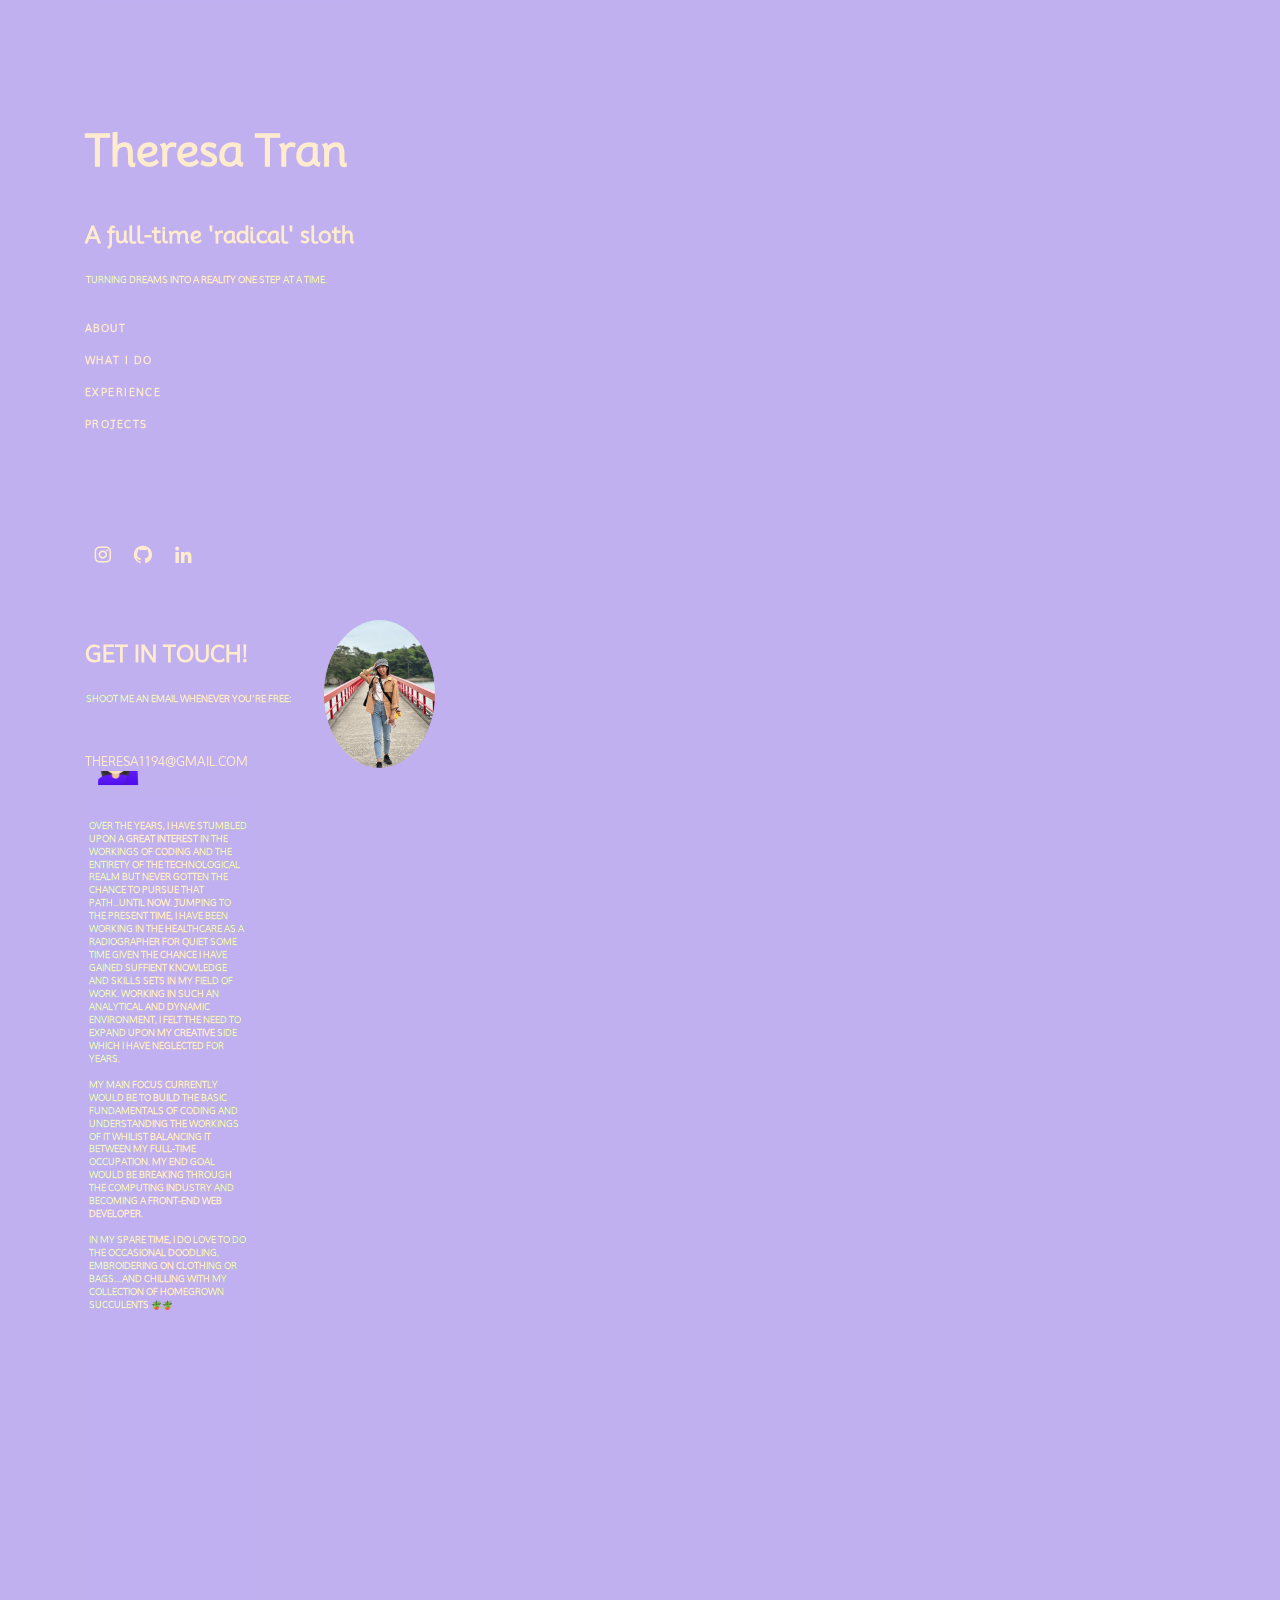
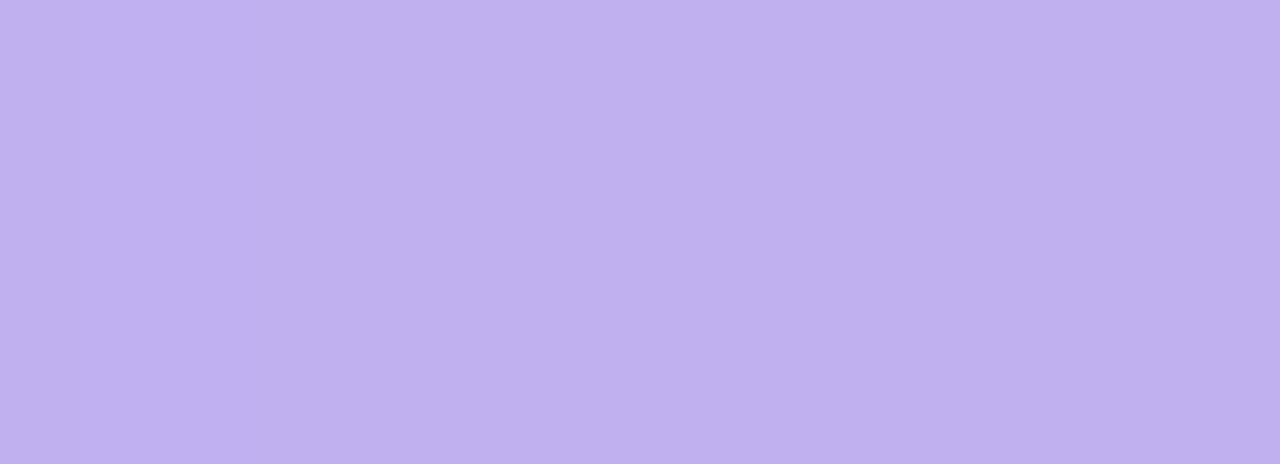
==== about.html @ 59aaf7ea "added about.html file" ====
<!DOCTYPE html>
<html lang="en">
<head>
  <meta charset="UTF-8">
  <meta name="viewport" content="width=device-width, initial-scale=1.0">
  <title>🪴Theresa Tran🪴</title>

  <!--adding icons to webpage-->
  
  <link href='https://unpkg.com/boxicons@2.1.4/css/boxicons.min.css' rel='stylesheet'>
  
 
  <!--css link below-->

  <link rel="stylesheet" href="css/style.css">
</head>



<body>
  <!--main header insert below-->
  <section class="sticky-wrapped">
    <div class="sticky-sidebar">
      <h1><a href="#" class="title-name">Theresa Tran</a></h1> 
      <h3>A full-time 'radical' sloth </h3>
      <p>Turning dreams into a reality one step at a time.</p>
   

   <!--navigation sidebar--> 
      <nav class="nav-hidden" >
        <ul class="nav-list">
          <li>
            <a href="/about.html" class="about">About</a><br>
            <a href="#current-work" class="interest">What I Do</a><br>
            <a href="#experience-list" class="experience">Experience</a><br>
            <a href="#projects" class="projects">Projects</a><br>   
          </li>
        </ul>
      </nav>
        <div class="social-media">
          <a href="https://instagram.com/tezzybearo" target="_blank"><i class='bx bxl-instagram'></i></a>
          <a href="https://github.com/narttheresa" target="_blank"><i class='bx bxl-github'></i></a>
          <a href="https://www.linkedin.com/in/theresa-tran-832a96157" target="_blank"><i class='bx bxl-linkedin'></i></a>
        </div>

        <div class="contact">
          <h3>Get in touch!</h3>
            <p>Shoot me an email whenever you're free:</p> <br>
            <a href="#" class="email-address">theresa1194@gmail.com</a>
              <img class="profile" src="images/profile_pic.jpeg" alt="profile-picture">
        </div>
    <div class="main-content">
        <h2 id="aboutme">💁🏻‍♀️</h2>
            <p>
                Over the years, I have stumbled upon a <strong>great interest</strong> in the workings of coding and the entirety of the technological realm but never gotten the chance to pursue that path...until <strong>now</strong>.
                Jumping to the present time, I have been working in the healthcare as a radiographer for quiet some time given the chance I have gained suffient knowledge and skills sets in my field of work. 
                Working in such an analytical and dynamic environment, I felt the need to expand upon my <strong>creative</strong> side which I have neglected for years.
                <br>
                <br>
                My main focus currently would be to <strong>build</strong> the basic fundamentals of coding and understanding the workings of it whilist balancing it between my full-time occupation.
                My end goal would be breaking through the computing industry and becoming a <strong>front-end web developer</strong>.
                <br>
                <br>
                In my spare time, I do love to do the occasional doodling, embroidering on clothing or bags....and chilling with my collection of homegrown succulents 🪴🪴
            </p>
    </div>
---- css/style.css ----
@import url('https://fonts.googleapis.com/css2?family=Mooli&display=swap');

 /*main webpage */
 * {
    margin: 0;
    padding: 0;
    box-sizing: border-box;
    text-decoration: none;
    border: none;
    scroll-behavior: smooth;
    font-family: 'Mooli', sans-serif;
    background-color: rgb(192, 176, 240); 
 }

 html {
    font-size: 90%;
    overflow-x: hidden;
    background-color: rgb(192, 176, 240); 
}

body {
    color:blanchedalmond;
    width: 100%;
    height: 100%;
    margin: 0px auto;
    position: relative;
    -webkit-font-smoothing: antialiased;

}

/*sticky sidebar and main content */


.sticky-wrapped,
.sticky-sidebar 
{
    padding-left: 2vh;
    width: 100%;
    box-sizing: border-box;
}

.sticky-sidebar h1  {
    font-size: 3rem;
    font-weight:bolder;
    padding-bottom: 2.5rem;
    padding-top: 8rem;
    width: 100%;
}

.sticky-sidebar h1 a:link, a:visited {
    text-decoration: none;
    color: blanchedalmond;
} 

.sticky-sidebar p {
    margin: 1.5rem 0rem;
    background: linear-gradient(to right, rgb(24, 196, 202), rgb(209, 161, 168), rgb(9, 194, 101));
    background-size: 100% 100%;
    -webkit-background-clip:text;
    animation: rainbow 2s ease-in-out ;
    color:blanchedalmond;
    max-width: 50rem;
    display: block;
    text-align:left;
    transition: color .2s ease-in-out;
    text-transform:uppercase;
    font-weight: 800;
}

.sticky-sidebar p:hover {
    color:rgba(0,0,0,0);
}
@keyframes rainbow { 
  0%{background-position:left}
  50%{background-position:right}
  100%{background-position:left}
}


h2 {
    font-size: 3rem;
    font-weight: bold;
    margin: 0.5rem 0.2rem;
    color: blanchedalmond;
}

h3 {
    font-size: 1.5rem;
    color:blanchedalmond;
}

h2, p {
    padding: 0.1em 0.1em;
}

.sticky-sidebar p {
    font-size: 0.6rem;
}


.sticky-wrapped {
    display: flex;
    justify-content: space-between;
}

.sticky-sidebar,
.main-content {
    padding: 0.2rem;
    background-color: rgba(192, 176, 240, 0.832);
    line-height: 1.5;
    justify-content:right;
}

.main-content {
    width: 60%;
    height: 150vh;
    text-align: justify;
}


.sticky-sidebar {
    width: 25%;
    height: 2vh;
    position: sticky;
    top: 0;
    
}


/*navigation sidebar */

.nav-hidden {
    flex: 1;
}

.nav-hidden ul li {
    list-style-type: none;
    margin: 0;
    padding: 0.2rem 0;
    line-height: 2.1;
}

/*social-media icon insert*/

.sticky-sidebar .social-media a {
    display: inline-flex;
    align-items: center;
    justify-content: center;
    padding-top: 6rem;
    background: transparent;
    color: blanchedalmond;
    margin: 1rem .8rem;
    font-size: 1.5rem;
    margin: 1rem 0.5rem; 
    transition: 0.6s ease-in-out;
 }

 .sticky-sidebar .social-media a:hover {
    color:#6df5ff;
 }

.contact {
    position:relative;
    top:4rem;
    text-transform: uppercase;
}


.contact a {
    text-transform: uppercase;
    font-size: smaller;
    color: blanchedalmond;
}


.contact  img {
    width: 40%;
    height: 30%;
    float: right;
    position:relative;
    bottom: 9rem;
    left: 5rem;
    border-radius: 60%; 
}
 /*nav bar*/
 
.sticky-sidebar .nav-list a:link, a:visited {
    text-transform: uppercase;
    font-size: 0.7rem;
    letter-spacing: 0.1rem;
    text-decoration: none;
    font-weight: bold;

}

.sticky-sidebar .nav-hidden .nav-list a {
    background-image: linear-gradient(
        to right,
        #6df5ff,
        rgb(158, 242, 248) 50%,
        blanchedalmond 50%
      );
    background-size: 200% 100%;
    background-position: -100%;
    display: inline-block;
    padding: 5px 0;
    position: relative;
    -webkit-background-clip: text;
    -webkit-text-fill-color: transparent;
    transition: all 0.3s ease-in-out; 
}


.sticky-sidebar .nav-list .about:before {
    content:'';
    text-align:center; 
    background: #6df5ff;
    display: block;
    position: absolute;
    bottom: -1px;
    left: 0;
    width: 0;
    height: 1.5px;
    transition: all 0.3s ease-in-out;  
}

.sticky-sidebar .nav-list .about:hover {
    color:aquamarine;
    background-position: 0;
}

.sticky-sidebar .nav-list .about:hover::before {
    width: 100%;
}


.sticky-sidebar .nav-list .interest:before {
    content:'';
    text-align:center; 
    background: #6df5ff;
    display: block;
    position: absolute;
    bottom: -1px;
    left: 0;
    width: 0;
    height: 1.5px;
    transition: all 0.3s ease-in-out;  
}

.sticky-sidebar .nav-list .interest:hover {
    color:aquamarine;
    background-position: 0;
}

.sticky-sidebar .nav-list .interest:hover::before {
    width: 100%;
}

.sticky-sidebar .nav-list .experience:before {
    content:'';
    text-align:center; 
    background: #6df5ff;
    display: block;
    position: absolute;
    bottom: -1px;
    left: 0;
    width: 0;
    height: 1.5px;
    transition: all 0.3s ease-in-out;  
}

.sticky-sidebar .nav-list .experience:hover {
    color:aquamarine;
    background-position: 0;
}

.sticky-sidebar .nav-list .experience:hover::before {
    width: 100%;
}


.sticky-sidebar .nav-list .projects:before {
    content:'';
    text-align:center; 
    background: #6df5ff;
    display: block;
    position: absolute;
    bottom: -1px;
    left: 0;
    width: 0;
    height: 1.5px;
    transition: all 0.3s ease-in-out;  
}

.sticky-sidebar .nav-list .projects:hover {
    color:aquamarine;
    background-position: 0;
}

.sticky-sidebar .nav-list .projects:hover::before {
    width: 100%;
}

/*experience list icons*/

.skills-icon .img-respond {
    display:inline-flex;
    max-width: 60%;
    margin: 2rem 2.5rem;
    height: 40px;
    width:40px;
    filter: grayscale(100%);
    background: transparent;
    transition: filter 0.3s;
}


.skills-icon .img-respond:hover {
    filter: grayscale(0%);
}


/* Project list*/


.project-icons .img-project {
    display: inline-flex;
    position:relative;
    left: 90px;
    max-width: 300px;
    padding-top: 1.5rem;
    padding-bottom: 2rem;
    filter: grayscale(100%);
    background: transparent;
    transition: filter 0.3s;
}

.project-icons .img-project:hover {
    filter: grayscale(0%);
}

.text-box {
    float:left;
    width: 50%;
    padding-top: 2rem;
    padding-right: 2rem;
  
}


/* styles for desktop devices */
@media only screen and (min-width: 992px) {
    body  {
      width: 90%;
      margin: auto;
    }
  }
  
  /* styles for tablet devices */
  @media only screen and (min-width: 600px) and (max-width: 991px) {
    body {
      width: 70%;
      margin: auto;
    }

    .sticky-sidebar {
       padding-left: 0.5rem;
       padding-right: 0.5rem;
       font-size: small;
    }

    .main-content {
        font-size: small;
    }

    h2 {
        font-size: 2rem;
    }

    .skills-icon .img-respond {
       margin: 1rem 1.5rem;
    }

    
    .text-box {
        text-align:center;
        float:right;
        position:relative;
        left:-2rem;
        padding: 0;
        padding-bottom: 1rem;
    }
  }
  


  /* styles for mobile devices */
  @media only screen and (max-width: 400px) {
    body {
      width: 80%;
      margin: 0;
    }

    .sticky-sidebar h1 {
        padding: 0;
    }

    .sticky-sidebar {
        padding-left: 0.2rem;
        padding-right: 0.2rem;
        font-size: smaller;
     }
 
     .main-content {
         font-size: smaller;
         float: right;
     }
 
     h2 {
         font-size: 1.5rem;
     }
 
     .social-media a {
        flex-direction: column-reverse;
        padding: 0;
        margin: 0;
     }

     .skills-icon .img-respond {
        padding: 0.25rem 0.25rem;
     }
 
     
     .project-icons .text-box {
        
        text-align:justify;
        float: right;
        
        
     }

     .project-icons .img-project {
        position: relative;
     }
  }
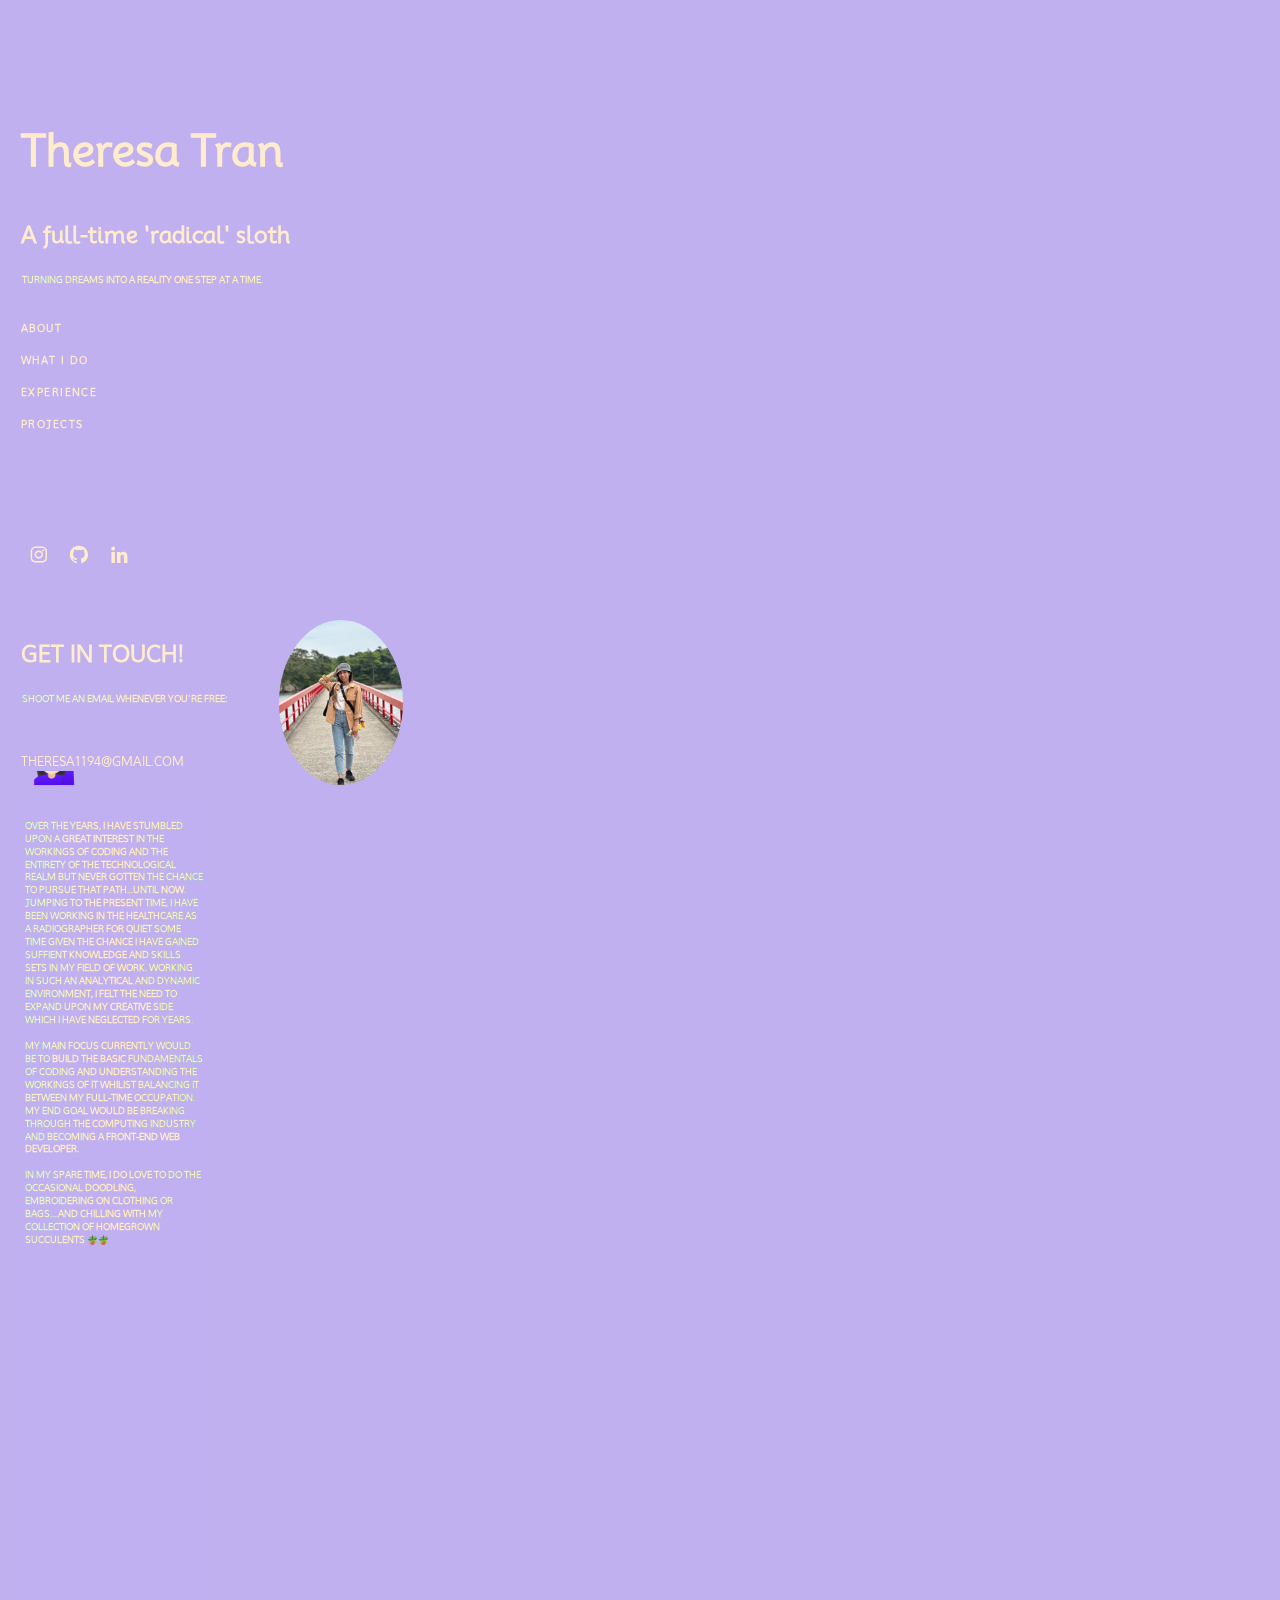
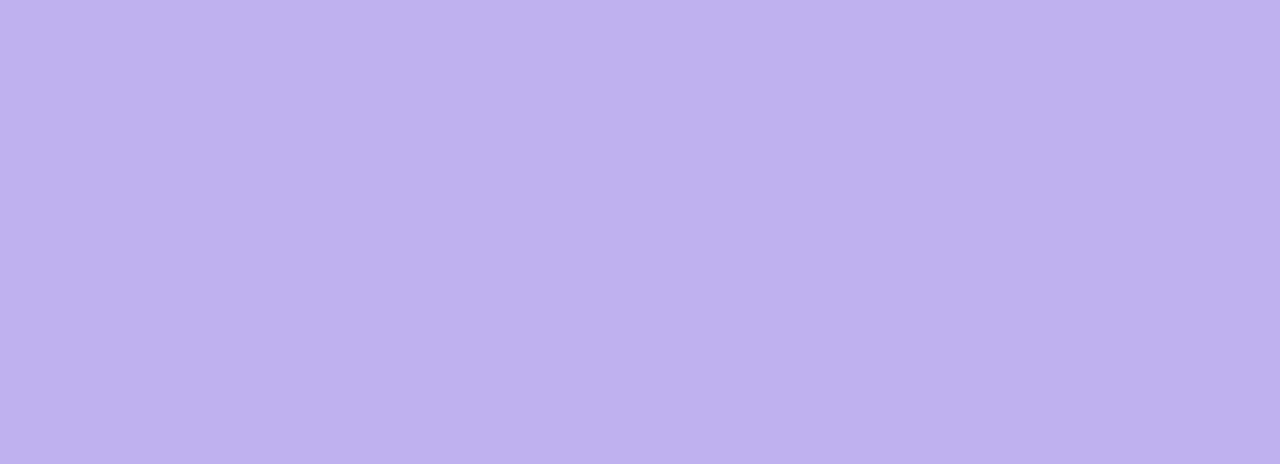
==== commit 9a3c870c: "added another css file" ====
--- a/about.html
+++ b/about.html
@@ -12,7 +12,7 @@
  
   <!--css link below-->
 
-  <link rel="stylesheet" href="css/style.css">
+  <link rel="stylesheet" href="css/about-style.css">
 </head>
 
 
@@ -30,7 +30,7 @@
       <nav class="nav-hidden" >
         <ul class="nav-list">
           <li>
-            <a href="/about.html" class="about">About</a><br>
+            <a href="#aboutme" class="about">About</a><br>
             <a href="#current-work" class="interest">What I Do</a><br>
             <a href="#experience-list" class="experience">Experience</a><br>
             <a href="#projects" class="projects">Projects</a><br>   
--- a/css/about-style.css
+++ b/css/about-style.css
@@ -0,0 +1,302 @@
+@import url('https://fonts.googleapis.com/css2?family=Mooli&display=swap');
+
+ /*main webpage */
+ * {
+    margin: 0;
+    padding: 0;
+    box-sizing: border-box;
+    text-decoration: none;
+    border: none;
+    scroll-behavior: smooth;
+    font-family: 'Mooli', sans-serif;
+    background-color: rgb(192, 176, 240); 
+ }
+
+ html {
+    font-size: 90%;
+    overflow-x: hidden;
+    background-color: rgb(192, 176, 240); 
+}
+
+body {
+    color:blanchedalmond;
+    width: 100%;
+    height: 100%;
+    margin: 0px auto;
+    position: relative;
+    -webkit-font-smoothing: antialiased;
+
+}
+
+/*sticky sidebar and main content */
+
+
+.sticky-wrapped,
+.sticky-sidebar 
+{
+    padding-left: 2vh;
+    width: 100%;
+    box-sizing: border-box;
+}
+
+.sticky-sidebar h1  {
+    font-size: 3rem;
+    font-weight:bolder;
+    padding-bottom: 2.5rem;
+    padding-top: 8rem;
+    width: 100%;
+}
+
+.sticky-sidebar h1 a:link, a:visited {
+    text-decoration: none;
+    color: blanchedalmond;
+} 
+
+.sticky-sidebar p {
+    margin: 1.5rem 0rem;
+    background: linear-gradient(to right, rgb(24, 196, 202), rgb(209, 161, 168), rgb(9, 194, 101));
+    background-size: 100% 100%;
+    -webkit-background-clip:text;
+    animation: rainbow 2s ease-in-out ;
+    color:blanchedalmond;
+    max-width: 50rem;
+    display: block;
+    text-align:left;
+    transition: color .2s ease-in-out;
+    text-transform:uppercase;
+    font-weight: 800;
+}
+
+.sticky-sidebar p:hover {
+    color:rgba(0,0,0,0);
+}
+@keyframes rainbow { 
+  0%{background-position:left}
+  50%{background-position:right}
+  100%{background-position:left}
+}
+
+
+h2 {
+    font-size: 3rem;
+    font-weight: bold;
+    margin: 0.5rem 0.2rem;
+    color: blanchedalmond;
+}
+
+h3 {
+    font-size: 1.5rem;
+    color:blanchedalmond;
+}
+
+h2, p {
+    padding: 0.1em 0.1em;
+}
+
+.sticky-sidebar p {
+    font-size: 0.6rem;
+}
+
+
+.sticky-wrapped {
+    display: flex;
+    justify-content: space-between;
+}
+
+.sticky-sidebar,
+.main-content {
+    padding: 0.2rem;
+    background-color: rgba(192, 176, 240, 0.832);
+    line-height: 1.5;
+    justify-content:right;
+}
+
+.main-content {
+    width: 60%;
+    height: 150vh;
+    text-align: justify;
+}
+
+
+.sticky-sidebar {
+    width: 25%;
+    height: 2vh;
+    position: sticky;
+    top: 0;
+    
+}
+
+
+/*navigation sidebar */
+
+.nav-hidden {
+    flex: 1;
+}
+
+.nav-hidden ul li {
+    list-style-type: none;
+    margin: 0;
+    padding: 0.2rem 0;
+    line-height: 2.1;
+}
+
+/*social-media icon insert*/
+
+.sticky-sidebar .social-media a {
+    display: inline-flex;
+    align-items: center;
+    justify-content: center;
+    padding-top: 6rem;
+    background: transparent;
+    color: blanchedalmond;
+    margin: 1rem .8rem;
+    font-size: 1.5rem;
+    margin: 1rem 0.5rem; 
+    transition: 0.6s ease-in-out;
+ }
+
+ .sticky-sidebar .social-media a:hover {
+    color:#6df5ff;
+ }
+
+.contact {
+    position:relative;
+    top:4rem;
+    text-transform: uppercase;
+}
+
+
+.contact a {
+    text-transform: uppercase;
+    font-size: smaller;
+    color: blanchedalmond;
+}
+
+
+.contact  img {
+    width: 40%;
+    height: 30%;
+    float: right;
+    position:relative;
+    bottom: 9rem;
+    left: 5rem;
+    border-radius: 60%; 
+}
+ /*nav bar*/
+ 
+.sticky-sidebar .nav-list a:link, a:visited {
+    text-transform: uppercase;
+    font-size: 0.7rem;
+    letter-spacing: 0.1rem;
+    text-decoration: none;
+    font-weight: bold;
+
+}
+
+.sticky-sidebar .nav-hidden .nav-list a {
+    background-image: linear-gradient(
+        to right,
+        #6df5ff,
+        rgb(158, 242, 248) 50%,
+        blanchedalmond 50%
+      );
+    background-size: 200% 100%;
+    background-position: -100%;
+    display: inline-block;
+    padding: 5px 0;
+    position: relative;
+    -webkit-background-clip: text;
+    -webkit-text-fill-color: transparent;
+    transition: all 0.3s ease-in-out; 
+}
+
+
+.sticky-sidebar .nav-list .about:before {
+    content:'';
+    text-align:center; 
+    background: #6df5ff;
+    display: block;
+    position: absolute;
+    bottom: -1px;
+    left: 0;
+    width: 0;
+    height: 1.5px;
+    transition: all 0.3s ease-in-out;  
+}
+
+.sticky-sidebar .nav-list .about:hover {
+    color:aquamarine;
+    background-position: 0;
+}
+
+.sticky-sidebar .nav-list .about:hover::before {
+    width: 100%;
+}
+
+
+.sticky-sidebar .nav-list .interest:before {
+    content:'';
+    text-align:center; 
+    background: #6df5ff;
+    display: block;
+    position: absolute;
+    bottom: -1px;
+    left: 0;
+    width: 0;
+    height: 1.5px;
+    transition: all 0.3s ease-in-out;  
+}
+
+.sticky-sidebar .nav-list .interest:hover {
+    color:aquamarine;
+    background-position: 0;
+}
+
+.sticky-sidebar .nav-list .interest:hover::before {
+    width: 100%;
+}
+
+.sticky-sidebar .nav-list .experience:before {
+    content:'';
+    text-align:center; 
+    background: #6df5ff;
+    display: block;
+    position: absolute;
+    bottom: -1px;
+    left: 0;
+    width: 0;
+    height: 1.5px;
+    transition: all 0.3s ease-in-out;  
+}
+
+.sticky-sidebar .nav-list .experience:hover {
+    color:aquamarine;
+    background-position: 0;
+}
+
+.sticky-sidebar .nav-list .experience:hover::before {
+    width: 100%;
+}
+
+
+.sticky-sidebar .nav-list .projects:before {
+    content:'';
+    text-align:center; 
+    background: #6df5ff;
+    display: block;
+    position: absolute;
+    bottom: -1px;
+    left: 0;
+    width: 0;
+    height: 1.5px;
+    transition: all 0.3s ease-in-out;  
+}
+
+.sticky-sidebar .nav-list .projects:hover {
+    color:aquamarine;
+    background-position: 0;
+}
+
+.sticky-sidebar .nav-list .projects:hover::before {
+    width: 100%;
+}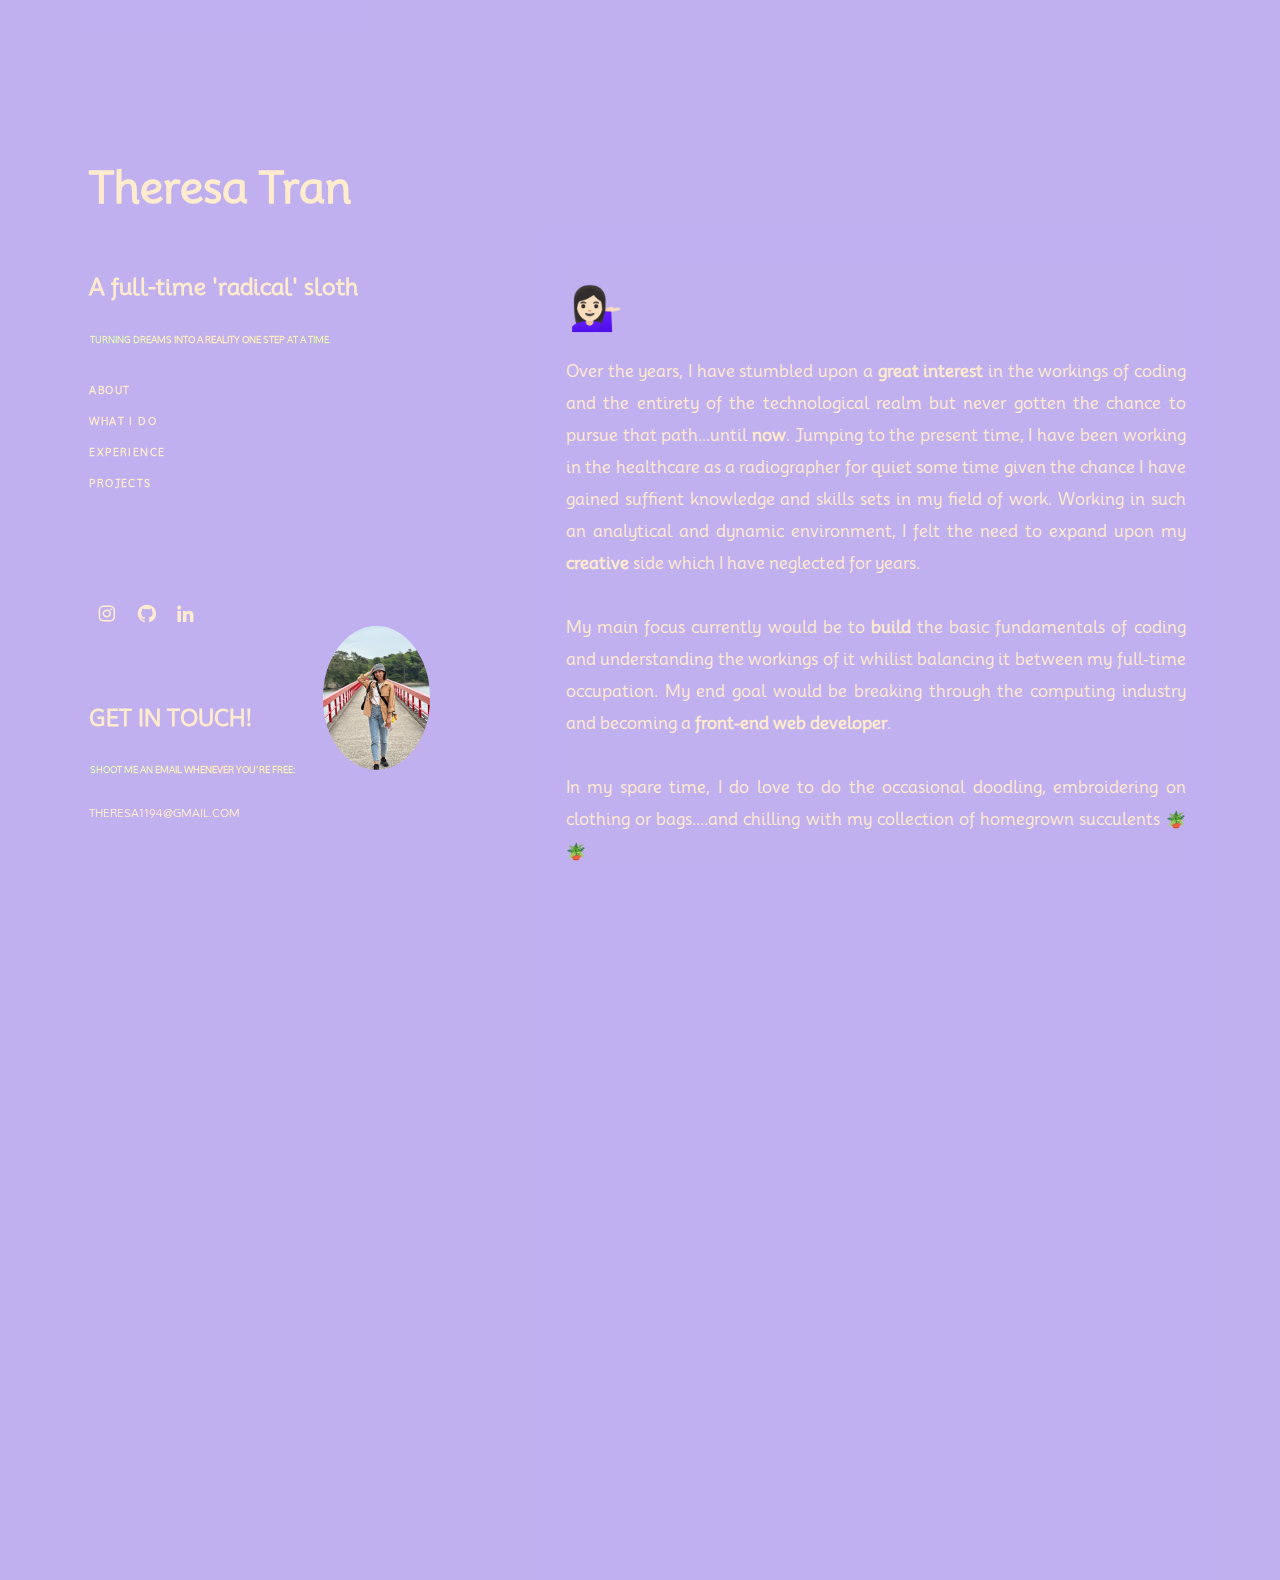
==== commit 10b28ba2: "added html and css files" ====
--- a/about.html
+++ b/about.html
@@ -12,7 +12,7 @@
  
   <!--css link below-->
 
-  <link rel="stylesheet" href="css/about-style.css">
+  <link rel="stylesheet" href="css/style-about.css">
 </head>
 
 
@@ -21,7 +21,7 @@
   <!--main header insert below-->
   <section class="sticky-wrapped">
     <div class="sticky-sidebar">
-      <h1><a href="#" class="title-name">Theresa Tran</a></h1> 
+      <h1><a href="index.html" class="title-name">Theresa Tran</a></h1> 
       <h3>A full-time 'radical' sloth </h3>
       <p>Turning dreams into a reality one step at a time.</p>
    
@@ -30,10 +30,10 @@
       <nav class="nav-hidden" >
         <ul class="nav-list">
           <li>
-            <a href="#aboutme" class="about">About</a><br>
-            <a href="#current-work" class="interest">What I Do</a><br>
-            <a href="#experience-list" class="experience">Experience</a><br>
-            <a href="#projects" class="projects">Projects</a><br>   
+            <a href="#" class="about">About</a><br>
+            <a href="what-i-do.html" class="interest">What I Do</a><br>
+            <a href="experience.html" class="experience">Experience</a><br>
+            <a href="projects.html" class="projects">Projects</a><br>   
           </li>
         </ul>
       </nav>
@@ -49,18 +49,21 @@
             <a href="#" class="email-address">theresa1194@gmail.com</a>
               <img class="profile" src="images/profile_pic.jpeg" alt="profile-picture">
         </div>
+
+     </div>
+     
+     
     <div class="main-content">
         <h2 id="aboutme">💁🏻‍♀️</h2>
-            <p>
-                Over the years, I have stumbled upon a <strong>great interest</strong> in the workings of coding and the entirety of the technological realm but never gotten the chance to pursue that path...until <strong>now</strong>.
-                Jumping to the present time, I have been working in the healthcare as a radiographer for quiet some time given the chance I have gained suffient knowledge and skills sets in my field of work. 
-                Working in such an analytical and dynamic environment, I felt the need to expand upon my <strong>creative</strong> side which I have neglected for years.
-                <br>
-                <br>
-                My main focus currently would be to <strong>build</strong> the basic fundamentals of coding and understanding the workings of it whilist balancing it between my full-time occupation.
-                My end goal would be breaking through the computing industry and becoming a <strong>front-end web developer</strong>.
-                <br>
-                <br>
-                In my spare time, I do love to do the occasional doodling, embroidering on clothing or bags....and chilling with my collection of homegrown succulents 🪴🪴
-            </p>
+          <p>
+            Over the years, I have stumbled upon a <strong>great interest</strong> in the workings of coding and the entirety of the technological realm but never gotten the chance to pursue that path...until <strong>now</strong>.
+            Jumping to the present time, I have been working in the healthcare as a radiographer for quiet some time given the chance I have gained suffient knowledge and skills sets in my field of work. 
+            Working in such an analytical and dynamic environment, I felt the need to expand upon my <strong>creative</strong> side which I have neglected for years.
+            <br>
+            <br>
+            My main focus currently would be to <strong>build</strong> the basic fundamentals of coding and understanding the workings of it whilist balancing it between my full-time occupation.
+            My end goal would be breaking through the computing industry and becoming a <strong>front-end web developer</strong>.
+            <br>
+            <br>
+            In my spare time, I do love to do the occasional doodling, embroidering on clothing or bags....and chilling with my collection of homegrown succulents 🪴🪴
     </div>--- a/css/style-about.css
+++ b/css/style-about.css
@@ -0,0 +1,402 @@
+@import url('https://fonts.googleapis.com/css2?family=Mooli&display=swap');
+
+ /*main webpage */
+ * {
+    margin: 0;
+    padding: 0;
+    box-sizing: border-box;
+    text-decoration: none;
+    border: none;
+    scroll-behavior: smooth;
+    font-family: 'Mooli', sans-serif;
+    background-color: rgb(192, 176, 240); 
+ }
+
+ html {
+    font-size: 90%;
+    overflow-x: hidden;
+    background-color: rgb(192, 176, 240); 
+}
+
+body {
+    color:blanchedalmond;
+    width: 100%;
+    height: 100%;
+    margin: 0px auto;
+    position: relative;
+    -webkit-font-smoothing: antialiased;
+
+}
+
+/*sticky sidebar and main content */
+
+
+.sticky-wrapped,
+.sticky-sidebar 
+{
+    padding-left: 2vh;
+    width: 100%;
+    box-sizing: border-box;
+}
+
+.sticky-sidebar h1  {
+    font-size: 3rem;
+    font-weight:bolder;
+    padding-bottom: 2.5rem;
+    padding-top: 8rem;
+    width: 100%;
+}
+
+.sticky-sidebar h1 a:link, a:visited {
+    text-decoration: none;
+    color: blanchedalmond;
+} 
+
+
+.sticky-sidebar p {
+    font-size: 0.6rem;
+}
+
+
+.sticky-wrapped {
+    display: flex;
+    justify-content: space-between;
+}
+
+.sticky-sidebar,
+.main-content {
+    padding: 2rem;
+    background-color: rgba(192, 176, 240, 0.832);
+    line-height: 2;
+    justify-content:right;
+    position:relative;
+    top:16rem;
+    
+}
+
+.main-content {
+    width: 60%;
+    height: 150vh;
+    text-align: justify;
+}
+
+.main-content p {
+    font-size: medium;
+}
+
+.sticky-sidebar {
+    width: 25%;
+    height: 2vh;
+    position: sticky;
+    top: 0;
+    
+}
+
+.sticky-sidebar p {
+    margin: 1.5rem 0rem;
+    background: linear-gradient(to right, rgb(24, 196, 202), rgb(209, 161, 168), rgb(9, 194, 101));
+    background-size: 100% 100%;
+    -webkit-background-clip:text;
+    animation: rainbow 2s ease-in-out ;
+    color:blanchedalmond;
+    max-width: 50rem;
+    display: block;
+    text-align:left;
+    transition: color .2s ease-in-out;
+    text-transform:uppercase;
+    font-weight: 800;
+}
+
+.sticky-sidebar p:hover {
+    color:rgba(0,0,0,0);
+}
+@keyframes rainbow { 
+  0%{background-position:left}
+  50%{background-position:right}
+  100%{background-position:left}
+}
+
+
+h3 {
+    font-size: 1.5rem;
+    color:blanchedalmond;
+}
+
+h2, p {
+    padding: 0.1em 0.1em;
+}
+
+/*navigation sidebar */
+
+.nav-hidden {
+    flex: 1;
+}
+
+.nav-hidden ul li {
+    list-style-type: none;
+    margin: 0;
+    padding: 0.2rem 0;
+    line-height: 2.1;
+}
+
+/*nav bar*/
+ 
+.sticky-sidebar .nav-list a:link, a:visited {
+    text-transform: uppercase;
+    font-size: 0.7rem;
+    letter-spacing: 0.1rem;
+    text-decoration: none;
+    font-weight: bold;
+
+}
+
+.sticky-sidebar .nav-hidden .nav-list a {
+    background-image: linear-gradient(
+        to right,
+        #6df5ff,
+        rgb(158, 242, 248) 50%,
+        blanchedalmond 50%
+      );
+    background-size: 200% 100%;
+    background-position: -100%;
+    display: inline-block;
+    padding: 5px 0;
+    position: relative;
+    -webkit-background-clip: text;
+    -webkit-text-fill-color: transparent;
+    transition: all 0.3s ease-in-out; 
+}
+
+
+.sticky-sidebar .nav-list .about:before {
+    content:'';
+    text-align:center; 
+    background: #6df5ff;
+    display: block;
+    position: absolute;
+    bottom: -1px;
+    left: 0;
+    width: 0;
+    height: 1.5px;
+    transition: all 0.3s ease-in-out;  
+}
+
+.sticky-sidebar .nav-list .about:hover {
+    color:aquamarine;
+    background-position: 0;
+}
+
+.sticky-sidebar .nav-list .about:hover::before {
+    width: 100%;
+}
+
+
+.sticky-sidebar .nav-list .interest:before {
+    content:'';
+    text-align:center; 
+    background: #6df5ff;
+    display: block;
+    position: absolute;
+    bottom: -1px;
+    left: 0;
+    width: 0;
+    height: 1.5px;
+    transition: all 0.3s ease-in-out;  
+}
+
+.sticky-sidebar .nav-list .interest:hover {
+    color:aquamarine;
+    background-position: 0;
+}
+
+.sticky-sidebar .nav-list .interest:hover::before {
+    width: 100%;
+}
+
+.sticky-sidebar .nav-list .experience:before {
+    content:'';
+    text-align:center; 
+    background: #6df5ff;
+    display: block;
+    position: absolute;
+    bottom: -1px;
+    left: 0;
+    width: 0;
+    height: 1.5px;
+    transition: all 0.3s ease-in-out;  
+}
+
+.sticky-sidebar .nav-list .experience:hover {
+    color:aquamarine;
+    background-position: 0;
+}
+
+.sticky-sidebar .nav-list .experience:hover::before {
+    width: 100%;
+}
+
+
+.sticky-sidebar .nav-list .projects:before {
+    content:'';
+    text-align:center; 
+    background: #6df5ff;
+    display: block;
+    position: absolute;
+    bottom: -1px;
+    left: 0;
+    width: 0;
+    height: 1.5px;
+    transition: all 0.3s ease-in-out;  
+}
+
+.sticky-sidebar .nav-list .projects:hover {
+    color:aquamarine;
+    background-position: 0;
+}
+
+.sticky-sidebar .nav-list .projects:hover::before {
+    width: 100%;
+}
+
+.contact {
+    position:relative;
+    top:4rem;
+    text-transform: uppercase;
+}
+
+
+.contact a {
+    text-transform: uppercase;
+    font-size: smaller;
+    color: blanchedalmond;
+    position: relative;
+    bottom:2rem;
+}
+
+
+.contact .profile {
+    width: 40%;
+    height: 30%;
+    float: right;
+    position:relative;
+    bottom: 14rem;
+    left: 5rem;
+    border-radius: 60%; 
+}
+
+/*social-media icon insert*/
+
+.sticky-sidebar .social-media a {
+    display: inline-flex;
+    align-items: center;
+    justify-content: center;
+    padding-top: 6rem;
+    background: transparent;
+    color: blanchedalmond;
+    margin: 1rem .8rem;
+    font-size: 1.5rem;
+    margin: 1rem 0.5rem; 
+    transition: 0.6s ease-in-out;
+ }
+
+ .sticky-sidebar .social-media a:hover {
+    color:#6df5ff;
+ }
+
+ body {
+    width: 70%;
+    margin: auto;
+  }
+
+  .sticky-sidebar {
+     padding-left: 0.5rem;
+     padding-right: 0.5rem;
+     font-size: small;
+  }
+
+  .main-content {
+      font-size: small;
+  }
+
+  h2 {
+      font-size: 3rem;
+  }
+
+  .skills-icon .img-respond {
+     margin: 1rem 1.5rem;
+  }
+
+  /* styles for desktop devices */
+@media only screen and (min-width: 992px) {
+    body  {
+      width: 90%;
+      margin: auto;
+    }
+  }
+  
+  /* styles for tablet devices */
+  @media only screen and (min-width: 600px) and (max-width: 991px) {
+    body {
+      width: 70%;
+      margin: auto;
+    }
+
+    .sticky-sidebar {
+       padding-left: 0.5rem;
+       padding-right: 0.5rem;
+       font-size: small;
+    }
+
+    .main-content {
+        font-size: small;
+    }
+
+    h2 {
+        font-size: 2rem;
+    }
+
+    .skills-icon .img-respond {
+       margin: 1rem 1.5rem;
+    }
+
+  }
+  
+
+   /* styles for mobile devices */
+   @media only screen and (max-width: 400px) {
+    body {
+      width: 80%;
+      margin: 0;
+    }
+
+    .sticky-sidebar h1 {
+        padding: 0;
+    }
+
+    .sticky-sidebar {
+        padding-left: 0.2rem;
+        padding-right: 0.2rem;
+        font-size: smaller;
+     }
+ 
+     .main-content {
+         font-size: smaller;
+         float: right;
+     }
+ 
+     h2 {
+         font-size: 1.5rem;
+     }
+ 
+     .social-media a {
+        flex-direction: column-reverse;
+        padding: 0;
+        margin: 0;
+     }
+
+     .skills-icon .img-respond {
+        padding: 0.25rem 0.25rem;
+     }
+ 
+    
+  }